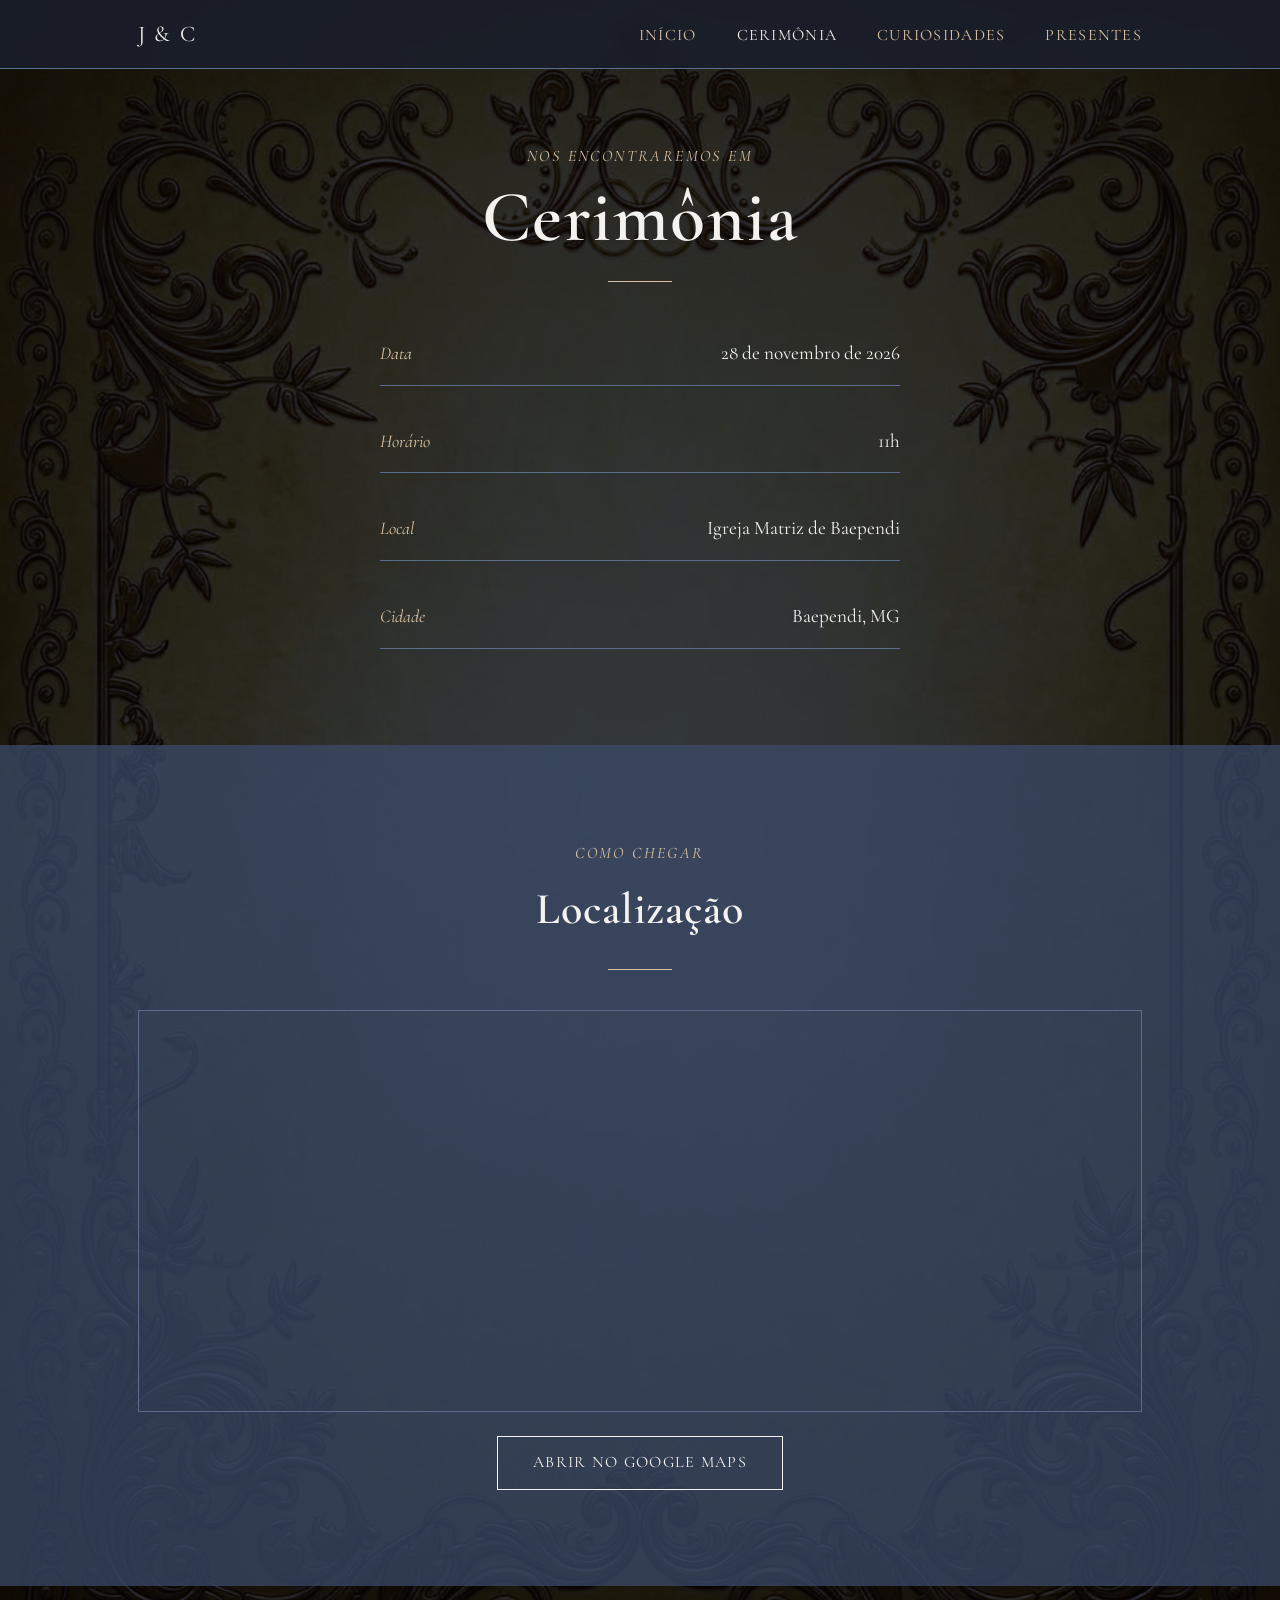
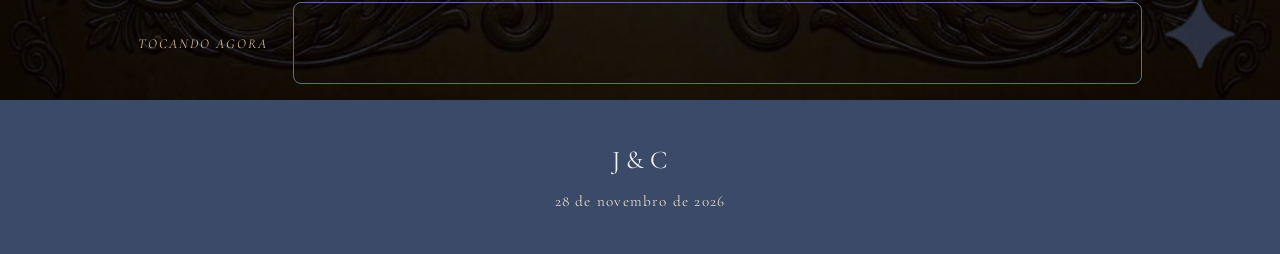
==== cerimonia.html @ 1ff107da "Add curiosidades, playlist e cerimonia" ====
<!doctype html>
<html lang="pt-BR">
<head>
  <meta charset="UTF-8" />
  <meta name="viewport" content="width=device-width, initial-scale=1.0" />
  <title>Cerimônia | Júlia &amp; Cícero</title>
  <meta name="description" content="Informações da cerimônia do casamento de Júlia e Cícero: data, horário, local e como chegar à Igreja Matriz de Baependi." />

  <meta property="og:type" content="website" />
  <meta property="og:title" content="Cerimônia | Júlia & Cícero" />
  <meta property="og:description" content="Data, horário, local e como chegar à cerimônia de Júlia e Cícero." />
  <meta property="og:image" content="assets/images/couple/og-cover.jpg" />

  <link rel="icon" type="image/svg+xml" href="assets/icons/favicon.svg" />
  <link rel="stylesheet" href="assets/css/styles.css" />
  <link rel="preconnect" href="https://fonts.googleapis.com" />
  <link rel="preconnect" href="https://fonts.gstatic.com" crossorigin />
  <link href="https://fonts.googleapis.com/css2?family=Cormorant+Garamond:ital,wght@0,400;0,600;1,500&family=Cinzel:wght@500;600&display=swap" rel="stylesheet" />
</head>
<body>
  <header class="site-header">
    <div class="container site-header__inner">
      <a href="index.html" class="site-header__monogram">J &amp; C</a>
      <button class="nav-toggle" id="navToggle" aria-expanded="false" aria-controls="siteNav">
        <span class="nav-toggle__bar"></span>
        <span class="visually-hidden">Abrir menu</span>
      </button>
      <nav class="site-nav" id="siteNav">
        <ul class="site-nav__list">
          <li><a class="site-nav__link" href="index.html">Início</a></li>
          <li><a class="site-nav__link" href="cerimonia.html" aria-current="page">Cerimônia</a></li>
          <li><a class="site-nav__link" href="curiosidades.html">Curiosidades</a></li>
          <li><a class="site-nav__link" href="presentes.html">Presentes</a></li>
        </ul>
      </nav>
    </div>
  </header>

  <main>
    <!-- Cerimonia -->
    <section id="cerimonia" class="page-section--first">
      <div class="container">
        <span class="section-eyebrow">Nos encontraremos em</span>
        <h1 class="page-title">Cerimônia</h1>
        <hr class="divider" />
        <dl class="ceremony">
          <div class="ceremony__item">
            <dt class="ceremony__label">Data</dt>
            <dd class="ceremony__value">28 de novembro de 2026</dd>
          </div>
          <div class="ceremony__item">
            <dt class="ceremony__label">Horário</dt>
            <dd class="ceremony__value">11h</dd>
          </div>
          <div class="ceremony__item">
            <dt class="ceremony__label">Local</dt>
            <dd class="ceremony__value">Igreja Matriz de Baependi</dd>
          </div>
          <div class="ceremony__item">
            <dt class="ceremony__label">Cidade</dt>
            <dd class="ceremony__value">Baependi, MG</dd>
          </div>
        </dl>
      </div>
    </section>

    <!-- Localizacao -->
    <section class="section--alt" id="localizacao">
      <div class="container">
        <span class="section-eyebrow">Como chegar</span>
        <h2>Localização</h2>
        <hr class="divider" />
        <div class="map__frame">
          <iframe
            title="Localização da Igreja Matriz de Baependi"
            src="https://www.google.com/maps?q=Igreja+Matriz+de+Baependi,+Baependi,+MG&output=embed"
            loading="lazy"
            referrerpolicy="no-referrer-when-downgrade">
          </iframe>
        </div>
        <p class="map__actions">
          <a class="button button--ghost" href="https://www.google.com/maps/search/?api=1&query=Igreja+Matriz+de+Baependi,+Baependi,+MG" target="_blank" rel="noopener noreferrer">Abrir no Google Maps</a>
        </p>
      </div>
    </section>

    <!-- Trilha sonora (mini) -->
    <section class="playlist-mini" id="playlist-mini">
      <div class="container playlist-mini__inner">
        <span class="playlist-mini__label">Tocando agora</span>
        <div class="playlist-mini__frame">
          <iframe
            title="Playlist de Júlia e Cícero no Spotify"
            src="https://open.spotify.com/embed/playlist/3IgFuA7gMbmbnfP3sxpfJq?utm_source=generator&autoplay=1"
            width="100%"
            height="80"
            frameborder="0"
            allowfullscreen
            allow="autoplay; clipboard-write; encrypted-media; fullscreen; picture-in-picture"
            loading="lazy">
          </iframe>
        </div>
      </div>
    </section>
  </main>

  <footer class="site-footer">
    <p class="site-footer__monogram">J &amp; C</p>
    <p class="site-footer__date">28 de novembro de 2026</p>
  </footer>

  <script src="assets/js/main.js"></script>
</body>
</html>
---- assets/css/styles.css ----
/* =========================================================
   Site do Casamento — Júlia & Cícero
   Ordem: reset > variaveis > base > tipografia > layout >
   header > hero > secoes > galeria > cerimonia > mapa >
   presentes > footer > utilitarios > media queries
   ========================================================= */

/* ---------- Reset ---------- */
*,
*::before,
*::after {
  box-sizing: border-box;
  margin: 0;
  padding: 0;
}

html {
  scroll-behavior: smooth;
}

img,
picture {
  max-width: 100%;
  display: block;
}

a {
  color: inherit;
  text-decoration: none;
}

button {
  font: inherit;
  cursor: pointer;
  border: none;
  background: none;
  color: inherit;
}

ul {
  list-style: none;
}

/* ---------- Variaveis ---------- */
:root {
  /* Paleta oficial */
  --color-navy: #1a1f2b;
  --color-indigo: #3a4a68;
  --color-soft-blue: #5b6c8f;
  --color-beige: #e5ddcf;
  --color-champagne: #dbc3a5;
  --color-neutral: #e8ddcb;
  --color-ivory: #f4f2ee;

  --color-text: var(--color-ivory);
  --color-text-soft: var(--color-champagne);
  --color-background: var(--color-navy);
  --color-surface: var(--color-indigo);
  --color-border: var(--color-soft-blue);

  /* Tipografia */
  --font-heading: "Cormorant Garamond", "Georgia", serif;
  --font-body: "Cormorant Garamond", "Georgia", serif;

  /* Espacamento */
  --space-xs: 0.5rem;
  --space-sm: 1rem;
  --space-md: 1.5rem;
  --space-lg: 2.5rem;
  --space-xl: 4rem;
  --space-2xl: 6rem;

  /* Layout */
  --content-width: 1100px;
  --content-padding: clamp(1.25rem, 4vw, 3rem);
  --radius-soft: 2px;

  /* Animacao */
  --transition-fast: 200ms ease;
  --transition-base: 400ms ease;
}

/* ---------- Base ---------- */
body {
  background-color: var(--color-background);
  background-image: url("../images/decor/arabesco.png");
  background-repeat: no-repeat;
  background-position: center top;
  background-size: 100% auto;
  background-attachment: scroll;
  background-blend-mode: overlay;
  color: var(--color-text);
  font-family: var(--font-body);
  font-size: 1.125rem;
  line-height: 1.6;
  -webkit-font-smoothing: antialiased;
}

main {
  overflow-x: hidden;
}

a:focus-visible,
button:focus-visible {
  outline: 2px solid var(--color-indigo);
  outline-offset: 3px;
}

/* ---------- Tipografia ---------- */
h1,
h2,
h3 {
  font-family: var(--font-heading);
  font-weight: 600;
  color: var(--color-ivory);
  letter-spacing: 0.02em;
}

h1 {
  font-size: clamp(2.5rem, 6vw, 4.5rem);
  line-height: 1.1;
}

h2 {
  font-size: clamp(1.8rem, 4vw, 2.75rem);
  text-align: center;
}

h3 {
  font-size: clamp(1.3rem, 2.5vw, 1.6rem);
}

.section-eyebrow {
  display: block;
  text-align: center;
  font-family: var(--font-heading);
  font-style: italic;
  color: var(--color-champagne);
  font-size: 1rem;
  letter-spacing: 0.15em;
  text-transform: uppercase;
  margin-bottom: var(--space-xs);
}

.section-lede {
  max-width: 640px;
  margin: var(--space-sm) auto 0;
  text-align: center;
  color: var(--color-text-soft);
}

.divider {
  width: 64px;
  height: 1px;
  background-color: var(--color-champagne);
  margin: var(--space-md) auto;
  border: none;
}

.countdown {
  padding-block: var(--space-lg);
}

.countdown__inner {
  text-align: center;
}

.countdown__lede {
  font-family: var(--font-heading);
  font-style: italic;
  color: var(--color-champagne);
  font-size: clamp(1rem, 2vw, 1.2rem);
  letter-spacing: 0.15em;
  text-transform: uppercase;
  margin: 0 0 var(--space-xs);
}

.countdown__clock {
  display: flex;
  align-items: baseline;
  justify-content: center;
  gap: var(--space-xs);
  flex-wrap: wrap;
}

.countdown__unit {
  display: flex;
  flex-direction: column;
  align-items: center;
  min-width: 3.5rem;
}

.countdown__value {
  font-family: var(--font-heading);
  font-weight: 600;
  font-variant-numeric: tabular-nums;
  font-size: clamp(1.6rem, 4vw, 2.4rem);
  color: var(--color-ivory);
  line-height: 1;
}

.countdown__label {
  margin-top: 0.25rem;
  font-size: 0.75rem;
  letter-spacing: 0.12em;
  text-transform: uppercase;
  color: var(--color-text-soft);
}

.countdown__sep {
  font-family: var(--font-heading);
  color: var(--color-champagne);
  font-size: clamp(1.4rem, 3vw, 2rem);
  align-self: flex-start;
  margin-top: 0.1em;
}

.countdown__text {
  text-align: center;
  font-family: var(--font-heading);
  font-style: italic;
  color: var(--color-champagne);
  font-size: clamp(1.1rem, 2.2vw, 1.4rem);
  letter-spacing: 0.02em;
  margin: 0;
}

/* ---------- Layout ---------- */
.container {
  max-width: var(--content-width);
  margin-inline: auto;
  padding-inline: var(--content-padding);
}

section {
  padding-block: var(--space-2xl);
}

.section--alt {
  background-color: rgba(58, 74, 104, 0.75);
}

.page-section--first {
  padding-top: calc(var(--space-2xl) + 3rem);
}

.page-title {
  text-align: center;
}

/* ---------- Header ---------- */
.site-header {
  position: fixed;
  inset-block-start: 0;
  inset-inline: 0;
  z-index: 100;
  background-color: rgba(26, 31, 43, 0.9);
  backdrop-filter: blur(6px);
  border-bottom: 1px solid var(--color-border);
}

.site-header__inner {
  display: flex;
  align-items: center;
  justify-content: space-between;
  padding-block: var(--space-sm);
}

.site-header__monogram {
  font-family: var(--font-heading);
  font-size: 1.4rem;
  color: var(--color-ivory);
  letter-spacing: 0.1em;
}

.site-nav__list {
  display: flex;
  gap: var(--space-lg);
}

.site-nav__link {
  font-size: 1rem;
  letter-spacing: 0.08em;
  text-transform: uppercase;
  color: var(--color-text-soft);
  transition: color var(--transition-fast);
}

.site-nav__link:hover,
.site-nav__link[aria-current="page"] {
  color: var(--color-ivory);
}

.nav-toggle {
  display: none;
  width: 32px;
  height: 24px;
  position: relative;
}

.nav-toggle__bar,
.nav-toggle__bar::before,
.nav-toggle__bar::after {
  content: "";
  position: absolute;
  inset-inline: 0;
  height: 1px;
  background-color: var(--color-ivory);
  transition: transform var(--transition-fast);
}

.nav-toggle__bar {
  top: 50%;
}

.nav-toggle__bar::before {
  top: -9px;
}

.nav-toggle__bar::after {
  top: 9px;
}

/* ---------- Hero ---------- */
.hero {
  position: relative;
  min-height: 92vh;
  display: flex;
  align-items: flex-end;
  color: var(--color-ivory);
  padding-block-end: var(--space-2xl);
}

.hero__image {
  position: absolute;
  inset: 0;
  width: 100%;
  height: 100%;
  object-fit: cover;
  z-index: -2;
}

.hero__overlay {
  position: absolute;
  inset: 0;
  background: linear-gradient(
    180deg,
    rgba(26, 31, 43, 0.15) 0%,
    rgba(26, 31, 43, 0.65) 100%
  );
  z-index: -1;
}

.hero__content {
  text-align: center;
  width: 100%;
}

.hero__eyebrow {
  font-family: var(--font-heading);
  font-style: italic;
  letter-spacing: 0.2em;
  text-transform: uppercase;
  font-size: 1rem;
  color: var(--color-neutral);
}

.hero__title {
  color: var(--color-ivory);
  margin-block: var(--space-sm);
}

.hero__date {
  font-size: 1.3rem;
  letter-spacing: 0.1em;
}

.hero__cta {
  display: inline-block;
  margin-top: var(--space-lg);
  padding: 0.85em 2.2em;
  border: 1px solid var(--color-ivory);
  color: var(--color-ivory);
  font-size: 1rem;
  letter-spacing: 0.1em;
  text-transform: uppercase;
  transition: background-color var(--transition-fast), color var(--transition-fast);
}

.hero__cta:hover {
  background-color: var(--color-ivory);
  color: var(--color-navy);
}

/* ---------- Apresentacao ---------- */
.intro__text {
  max-width: 680px;
  margin-inline: auto;
  text-align: center;
  font-size: 1.25rem;
  color: var(--color-text-soft);
}

/* ---------- Galeria (carrossel) ---------- */
.carousel {
  --carousel-visible: 3;
  display: flex;
  align-items: center;
  gap: var(--space-sm);
  margin-top: var(--space-lg);
}

.carousel__viewport {
  flex: 1;
  overflow: hidden;
}

.carousel__track {
  display: flex;
  gap: var(--space-sm);
  transition: transform var(--transition-base);
}

.carousel__slide {
  flex: 0 0 calc((100% - (var(--carousel-visible) - 1) * var(--space-sm)) / var(--carousel-visible));
  aspect-ratio: 3 / 4;
  overflow: hidden;
}

.carousel__slide img {
  width: 100%;
  height: 100%;
  object-fit: cover;
  transition: transform var(--transition-base);
}

.carousel__slide:hover img {
  transform: scale(1.04);
}

.carousel__arrow {
  flex: 0 0 auto;
  display: flex;
  align-items: center;
  justify-content: center;
  width: 44px;
  height: 44px;
  border-radius: 50%;
  background-color: var(--color-surface);
  color: var(--color-ivory);
  transition: background-color var(--transition-fast), opacity var(--transition-fast);
}

.carousel__arrow:hover {
  background-color: var(--color-champagne);
  color: var(--color-navy);
}

.carousel__arrow:disabled {
  opacity: 0.35;
  cursor: default;
  background-color: var(--color-surface);
  color: var(--color-ivory);
}

.carousel__dots {
  display: flex;
  justify-content: center;
  gap: var(--space-xs);
  margin-top: var(--space-md);
}

.carousel__dot {
  width: 9px;
  height: 9px;
  border-radius: 50%;
  background-color: var(--color-border);
  transition: background-color var(--transition-fast), transform var(--transition-fast);
}

.carousel__dot:hover {
  background-color: var(--color-champagne);
}

.carousel__dot[aria-selected="true"] {
  background-color: var(--color-champagne);
  transform: scale(1.2);
}

/* ---------- Cerimonia ---------- */
.ceremony {
  display: grid;
  gap: var(--space-md);
  max-width: 520px;
  margin: var(--space-lg) auto 0;
}

.ceremony__item {
  display: flex;
  justify-content: space-between;
  align-items: baseline;
  gap: var(--space-md);
  padding-block: var(--space-sm);
  border-bottom: 1px solid var(--color-border);
}

.ceremony__label {
  font-family: var(--font-heading);
  font-style: italic;
  color: var(--color-champagne);
}

.ceremony__value {
  font-size: 1.2rem;
  text-align: right;
}

/* ---------- Mapa ---------- */
.map__frame {
  margin-top: var(--space-lg);
  border: 1px solid var(--color-border);
}

.map__frame iframe {
  width: 100%;
  height: 400px;
  border: 0;
  display: block;
}

.map__actions {
  text-align: center;
  margin-top: var(--space-md);
}

.button {
  display: inline-block;
  padding: 0.85em 2.2em;
  background-color: var(--color-indigo);
  color: var(--color-ivory);
  font-size: 1rem;
  letter-spacing: 0.08em;
  text-transform: uppercase;
  transition: background-color var(--transition-fast);
}

.button:hover {
  background-color: var(--color-soft-blue);
}

.button--ghost {
  background-color: transparent;
  color: var(--color-ivory);
  border: 1px solid var(--color-ivory);
}

.button--ghost:hover {
  background-color: var(--color-ivory);
  color: var(--color-navy);
}

/* ---------- Trilha sonora ---------- */
.playlist__frame {
  margin-top: var(--space-lg);
  border: 1px solid var(--color-border);
  border-radius: 12px;
  overflow: hidden;
  line-height: 0;
}

.playlist__actions {
  text-align: center;
  margin-top: var(--space-md);
}

.playlist-mini {
  padding-block: var(--space-sm);
}

.playlist-mini__inner {
  display: flex;
  align-items: center;
  gap: var(--space-md);
}

.playlist-mini__label {
  flex: 0 0 auto;
  font-family: var(--font-heading);
  font-style: italic;
  color: var(--color-champagne);
  font-size: 0.85rem;
  letter-spacing: 0.15em;
  text-transform: uppercase;
  white-space: nowrap;
}

.playlist-mini__frame {
  flex: 1 1 auto;
  border: 1px solid var(--color-border);
  border-radius: 8px;
  overflow: hidden;
  line-height: 0;
}

/* ---------- Quiz ---------- */
.quiz {
  max-width: 640px;
  margin: var(--space-lg) auto 0;
}

.quiz__progress {
  display: flex;
  justify-content: center;
  gap: var(--space-xs);
  margin-bottom: var(--space-lg);
}

.quiz__progress .quiz__dot {
  width: 8px;
  height: 8px;
  border-radius: 50%;
  background-color: var(--color-border);
  transition: background-color var(--transition-fast);
}

.quiz__progress .quiz__dot[data-state="active"] {
  background-color: var(--color-champagne);
}

.quiz__progress .quiz__dot[data-state="done"] {
  background-color: var(--color-soft-blue);
}

.quiz__question {
  transition: opacity var(--transition-base), transform var(--transition-base);
}

.quiz__question[data-state="entering"] {
  opacity: 0;
  transform: translateY(12px);
}

.quiz__question-text {
  text-align: center;
  margin-bottom: var(--space-md);
}

.quiz__options {
  display: grid;
  gap: var(--space-sm);
}

.quiz__option {
  display: block;
  width: 100%;
  padding: var(--space-sm) var(--space-md);
  background-color: var(--color-surface);
  border: 1px solid var(--color-border);
  color: var(--color-ivory);
  font-family: var(--font-body);
  font-size: 1.05rem;
  text-align: center;
  transition: background-color var(--transition-fast), border-color var(--transition-fast), transform var(--transition-fast);
}

.quiz__option:hover {
  background-color: var(--color-soft-blue);
  border-color: var(--color-champagne);
}

.quiz__option:active {
  transform: scale(0.98);
}

.quiz__result {
  text-align: center;
  transition: opacity var(--transition-base), transform var(--transition-base);
}

.quiz__result[data-state="entering"] {
  opacity: 0;
  transform: translateY(12px);
}

.quiz__result-eyebrow {
  font-family: var(--font-heading);
  font-style: italic;
  color: var(--color-champagne);
  letter-spacing: 0.15em;
  text-transform: uppercase;
  font-size: 0.9rem;
  margin-bottom: var(--space-xs);
}

.quiz__result-title {
  margin-bottom: var(--space-sm);
}

.quiz__result-text {
  color: var(--color-text-soft);
  max-width: 480px;
  margin: 0 auto var(--space-lg);
}

/* ---------- Album colaborativo ---------- */
.album__actions {
  text-align: center;
  margin-top: var(--space-lg);
}

.album__note {
  text-align: center;
  margin-top: var(--space-xs);
  font-size: 0.85rem;
  color: var(--color-text-soft);
  font-style: italic;
}

/* ---------- Presentes ---------- */
.gifts-grid {
  display: grid;
  grid-template-columns: repeat(auto-fill, minmax(240px, 1fr));
  gap: var(--space-md);
  margin-top: var(--space-lg);
}

.gift-card {
  background-color: var(--color-ivory);
  border: 1px solid var(--color-border);
  display: flex;
  flex-direction: column;
  overflow: hidden;
}

.gift-card__image {
  aspect-ratio: 1 / 1;
  overflow: hidden;
  background-color: var(--color-surface);
}

.gift-card__image img {
  width: 100%;
  height: 100%;
  object-fit: cover;
}

.gift-card__body {
  padding: var(--space-sm);
  display: flex;
  flex-direction: column;
  gap: var(--space-xs);
  flex-grow: 1;
}

.gift-card__name {
  font-family: var(--font-heading);
  font-size: 1.25rem;
  color: var(--color-navy);
}

.gift-card__description {
  font-size: 0.95rem;
  color: var(--color-text-soft);
  flex-grow: 1;
}

.gift-card__price {
  font-size: 1.1rem;
  font-weight: 600;
  color: var(--color-indigo);
}

.gift-card__button {
  margin-top: var(--space-xs);
  width: 100%;
  text-align: center;
}

/* ---------- Modal QR Code ---------- */
.qr-modal {
  position: fixed;
  inset: 0;
  z-index: 200;
  display: none;
  align-items: center;
  justify-content: center;
  padding: var(--space-sm);
}

.qr-modal[data-open="true"] {
  display: flex;
}

.qr-modal__backdrop {
  position: absolute;
  inset: 0;
  background-color: rgba(26, 31, 43, 0.75);
}

.qr-modal__panel {
  position: relative;
  background-color: var(--color-ivory);
  padding: var(--space-lg);
  max-width: 360px;
  width: 100%;
  text-align: center;
}

.qr-modal__close {
  position: absolute;
  top: var(--space-xs);
  right: var(--space-sm);
  font-size: 1.5rem;
  color: var(--color-text-soft);
}

.qr-modal__name {
  margin-bottom: var(--space-xs);
}

.qr-modal__price {
  font-size: 1.4rem;
  color: var(--color-indigo);
  font-weight: 600;
  margin-bottom: var(--space-sm);
}

.qr-modal__image {
  width: 220px;
  height: 220px;
  margin-inline: auto;
  object-fit: contain;
  background-color: var(--color-surface);
}

.qr-modal__hint {
  margin-top: var(--space-sm);
  font-size: 0.9rem;
  color: var(--color-text-soft);
}

/* ---------- Footer ---------- */
.site-footer {
  background-color: var(--color-indigo);
  color: var(--color-neutral);
  text-align: center;
  padding-block: var(--space-lg);
}


.site-footer__monogram {
  font-family: var(--font-heading);
  font-size: 1.6rem;
  color: var(--color-ivory);
}

.site-footer__date {
  margin-top: var(--space-xs);
  font-size: 0.95rem;
  letter-spacing: 0.08em;
}

/* ---------- Utilitarios ---------- */
.visually-hidden {
  position: absolute;
  width: 1px;
  height: 1px;
  overflow: hidden;
  clip: rect(0 0 0 0);
  white-space: nowrap;
}

[data-reveal] {
  opacity: 0;
  transform: translateY(16px);
  transition: opacity var(--transition-base), transform var(--transition-base);
}

[data-reveal].is-visible {
  opacity: 1;
  transform: translateY(0);
}

@media (prefers-reduced-motion: reduce) {
  html {
    scroll-behavior: auto;
  }

  [data-reveal] {
    opacity: 1;
    transform: none;
    transition: none;
  }

  .carousel__slide:hover img {
    transform: none;
  }

  .carousel__track {
    transition: none;
  }

  .quiz__question,
  .quiz__result {
    transition: none;
  }
}

/* ---------- Media queries ---------- */
@media (max-width: 768px) {
  .site-nav {
    position: fixed;
    inset-block-start: 60px;
    inset-inline: 0;
    background-color: var(--color-navy);
    border-bottom: 1px solid var(--color-border);
    transform: translateY(-110%);
    transition: transform var(--transition-base);
  }

  .site-nav[data-open="true"] {
    transform: translateY(0);
  }

  .site-nav__list {
    flex-direction: column;
    align-items: center;
    gap: var(--space-md);
    padding-block: var(--space-lg);
  }

  .nav-toggle {
    display: block;
  }

  .carousel {
    --carousel-visible: 2;
  }

  .ceremony__item {
    flex-direction: column;
    gap: var(--space-xs);
  }

  .ceremony__value {
    text-align: left;
  }

  .playlist-mini__inner {
    flex-direction: column;
    align-items: stretch;
    gap: var(--space-xs);
  }

  .playlist-mini__label {
    text-align: center;
  }
}

@media (max-width: 480px) {
  .carousel {
    --carousel-visible: 1;
    gap: var(--space-xs);
  }

  .carousel__arrow {
    width: 36px;
    height: 36px;
  }
}
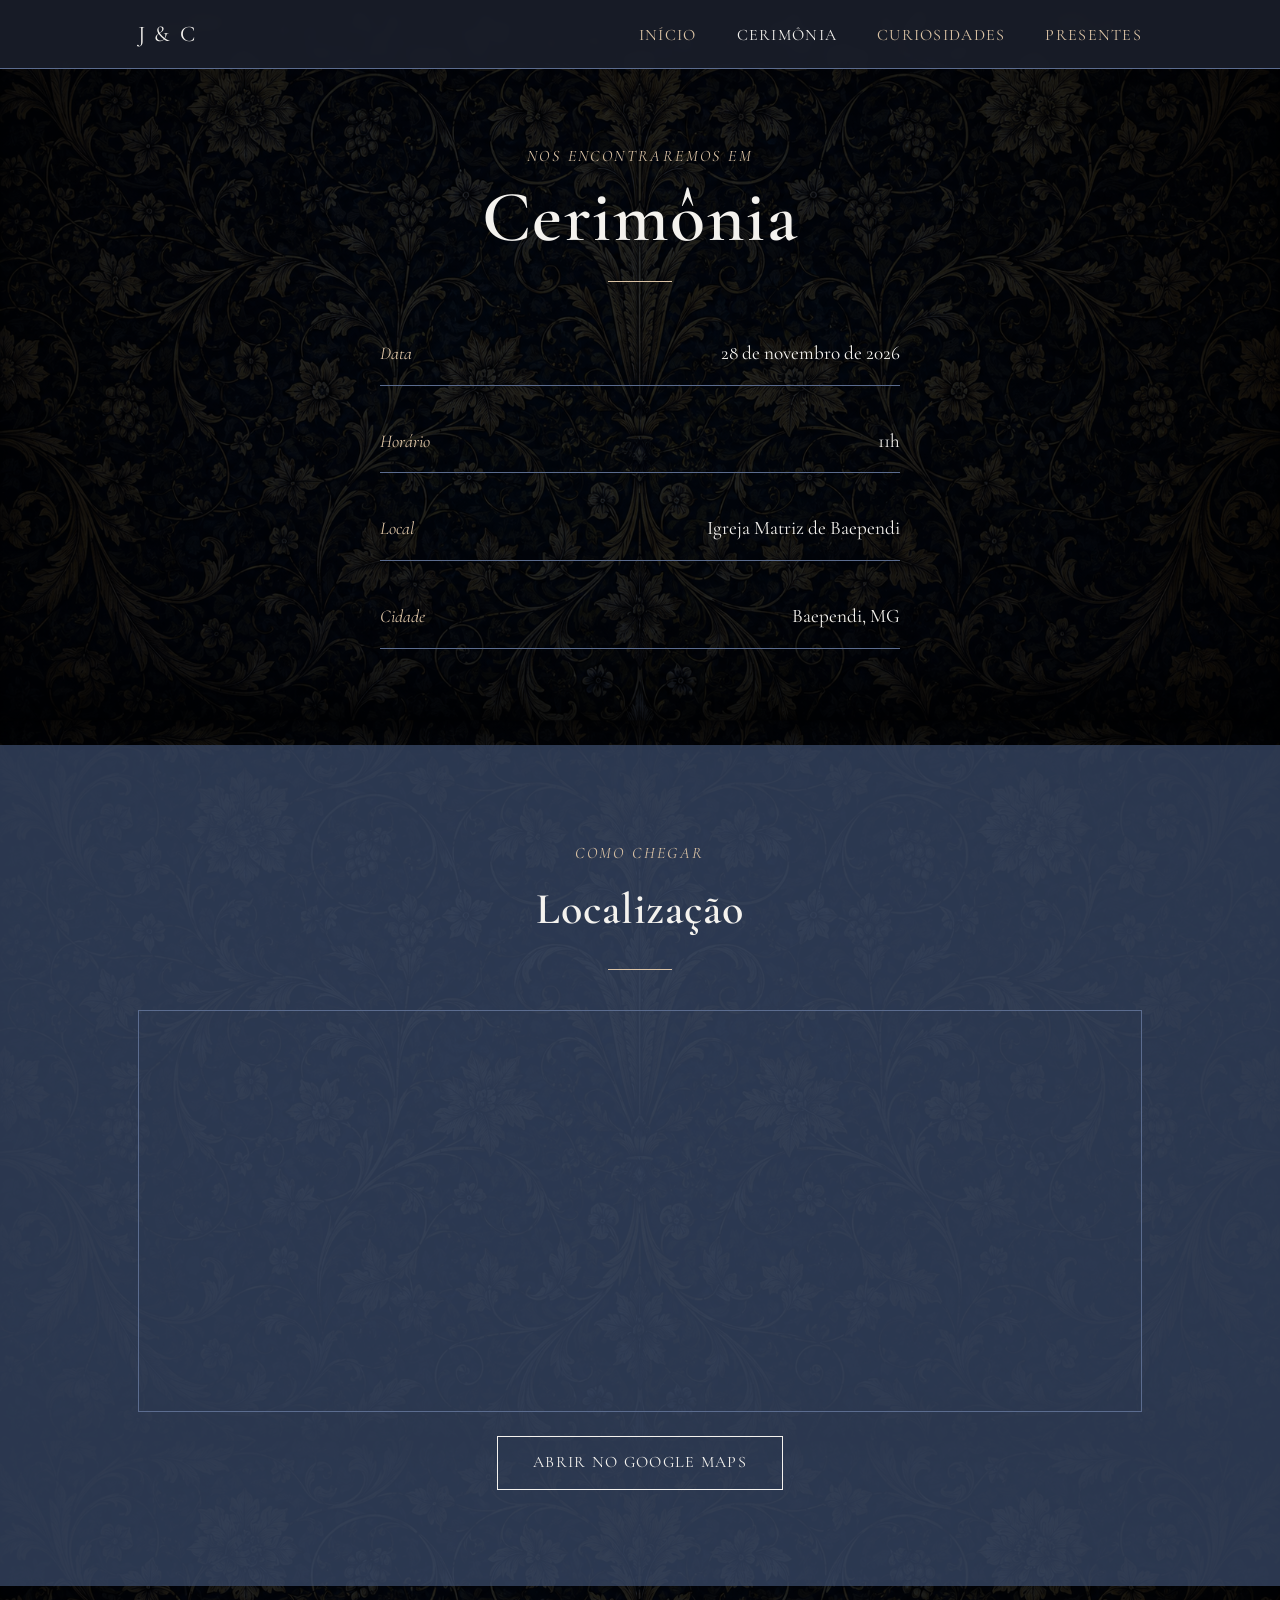
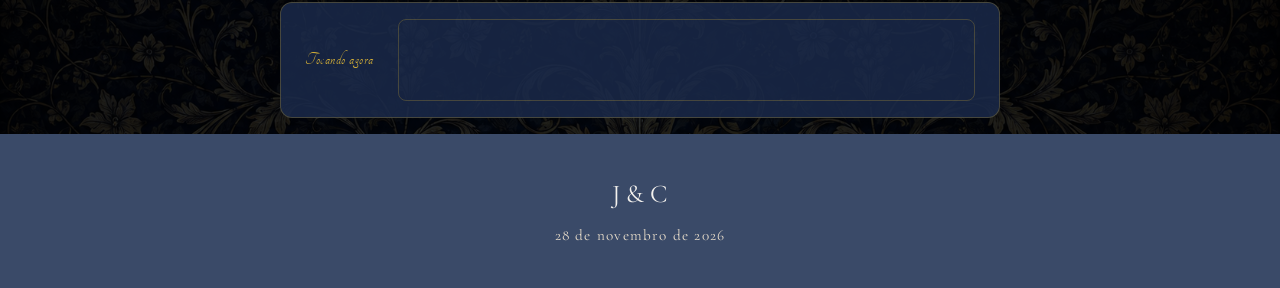
==== commit f08bba79: "Correção das fontes" ====
--- a/cerimonia.html
+++ b/cerimonia.html
@@ -15,7 +15,7 @@
   <link rel="stylesheet" href="assets/css/styles.css" />
   <link rel="preconnect" href="https://fonts.googleapis.com" />
   <link rel="preconnect" href="https://fonts.gstatic.com" crossorigin />
-  <link href="https://fonts.googleapis.com/css2?family=Cormorant+Garamond:ital,wght@0,400;0,600;1,500&family=Cinzel:wght@500;600&display=swap" rel="stylesheet" />
+  <link href="https://fonts.googleapis.com/css2?family=Cormorant+Garamond:ital,wght@0,400;0,600;1,500&family=Cinzel:wght@500;600&family=EB+Garamond:ital,wght@0,400;0,600;1,400&family=Tangerine:wght@400;700&display=swap" rel="stylesheet" />
 </head>
 <body>
   <header class="site-header">
--- a/assets/css/styles.css
+++ b/assets/css/styles.css
@@ -4,6 +4,20 @@
    header > hero > secoes > galeria > cerimonia > mapa >
    presentes > footer > utilitarios > media queries
    ========================================================= */
+
+/* ---------- Fontes locais ----------
+   "Aphrodite Slim" e uma fonte paga, sem distribuicao gratuita via
+   Google Fonts. Assim que o arquivo licenciado for adicionado em
+   assets/fonts/, esta declaracao passa a valer automaticamente
+   (ver --font-script em :root); ate la, a pilha usa "Tangerine"
+   como substituta caligrafica. */
+@font-face {
+  font-family: "Aphrodite Slim";
+  src: url("../fonts/aphrodite-slim.woff2") format("woff2");
+  font-weight: 400;
+  font-style: normal;
+  font-display: swap;
+}
 
 /* ---------- Reset ---------- */
 *,
@@ -62,6 +76,13 @@
   --font-heading: "Cormorant Garamond", "Georgia", serif;
   --font-body: "Cormorant Garamond", "Georgia", serif;
 
+  /* Cartao de destaque (historia / playlist) */
+  --color-card-navy: #1b2a4a;
+  --color-gold: #d4af37;
+  --color-offwhite: #fdfbf7;
+  --font-script: "Aphrodite Slim", "Tangerine", cursive;
+  --font-serif-clean: "EB Garamond", "Lora", serif;
+
   /* Espacamento */
   --space-xs: 0.5rem;
   --space-sm: 1rem;
@@ -84,7 +105,7 @@
 body {
   background-color: var(--color-background);
   background-image: url("../images/decor/arabesco.png");
-  background-repeat: no-repeat;
+  background-repeat: repeat-y;
   background-position: center top;
   background-size: 100% auto;
   background-attachment: scroll;
@@ -401,6 +422,58 @@
   color: var(--color-text-soft);
 }
 
+/* ---------- Cartao de destaque (historia / playlist) ---------- */
+.story-card {
+  max-width: 720px;
+  margin: var(--space-lg) auto 0;
+  padding: var(--space-lg) var(--content-padding);
+  background-color: rgb(27 42 74 / 85%);
+  border: 1px solid rgb(212 175 55 / 25%);
+  border-radius: 12px;
+}
+
+.story-card__title {
+  font-family: var(--font-script);
+  color: var(--color-gold);
+  font-weight: 400;
+  font-size: clamp(2.4rem, 5vw, 3.4rem);
+  text-align: center;
+  letter-spacing: 0.01em;
+}
+
+.story-card__text {
+  font-family: var(--font-serif-clean);
+  color: var(--color-offwhite);
+  text-align: center;
+  max-width: 640px;
+  margin: var(--space-sm) auto 0;
+}
+
+.story-card .divider {
+  background-color: var(--color-gold);
+}
+
+.story-card .section-eyebrow {
+  color: var(--color-gold);
+}
+
+.story-card__cta {
+  display: inline-block;
+  margin-top: var(--space-md);
+  padding: 0.85em 2.2em;
+  border: 1px solid var(--color-gold);
+  color: var(--color-gold);
+  font-family: var(--font-script);
+  font-size: 1.15rem;
+  letter-spacing: 0.03em;
+  transition: background-color var(--transition-fast), color var(--transition-fast);
+}
+
+.story-card__cta:hover {
+  background-color: var(--color-gold);
+  color: var(--color-card-navy);
+}
+
 /* ---------- Galeria (carrossel) ---------- */
 .carousel {
   --carousel-visible: 3;
@@ -562,7 +635,7 @@
 /* ---------- Trilha sonora ---------- */
 .playlist__frame {
   margin-top: var(--space-lg);
-  border: 1px solid var(--color-border);
+  border: 1px solid rgb(212 175 55 / 35%);
   border-radius: 12px;
   overflow: hidden;
   line-height: 0;
@@ -581,22 +654,25 @@
   display: flex;
   align-items: center;
   gap: var(--space-md);
+  max-width: 720px;
+  padding: var(--space-sm) var(--space-md);
+  background-color: rgb(27 42 74 / 85%);
+  border: 1px solid rgb(212 175 55 / 25%);
+  border-radius: 12px;
 }
 
 .playlist-mini__label {
   flex: 0 0 auto;
-  font-family: var(--font-heading);
-  font-style: italic;
-  color: var(--color-champagne);
-  font-size: 0.85rem;
-  letter-spacing: 0.15em;
-  text-transform: uppercase;
+  font-family: var(--font-script);
+  color: var(--color-gold);
+  font-size: 1.1rem;
+  letter-spacing: 0.03em;
   white-space: nowrap;
 }
 
 .playlist-mini__frame {
   flex: 1 1 auto;
-  border: 1px solid var(--color-border);
+  border: 1px solid rgb(212 175 55 / 25%);
   border-radius: 8px;
   overflow: hidden;
   line-height: 0;
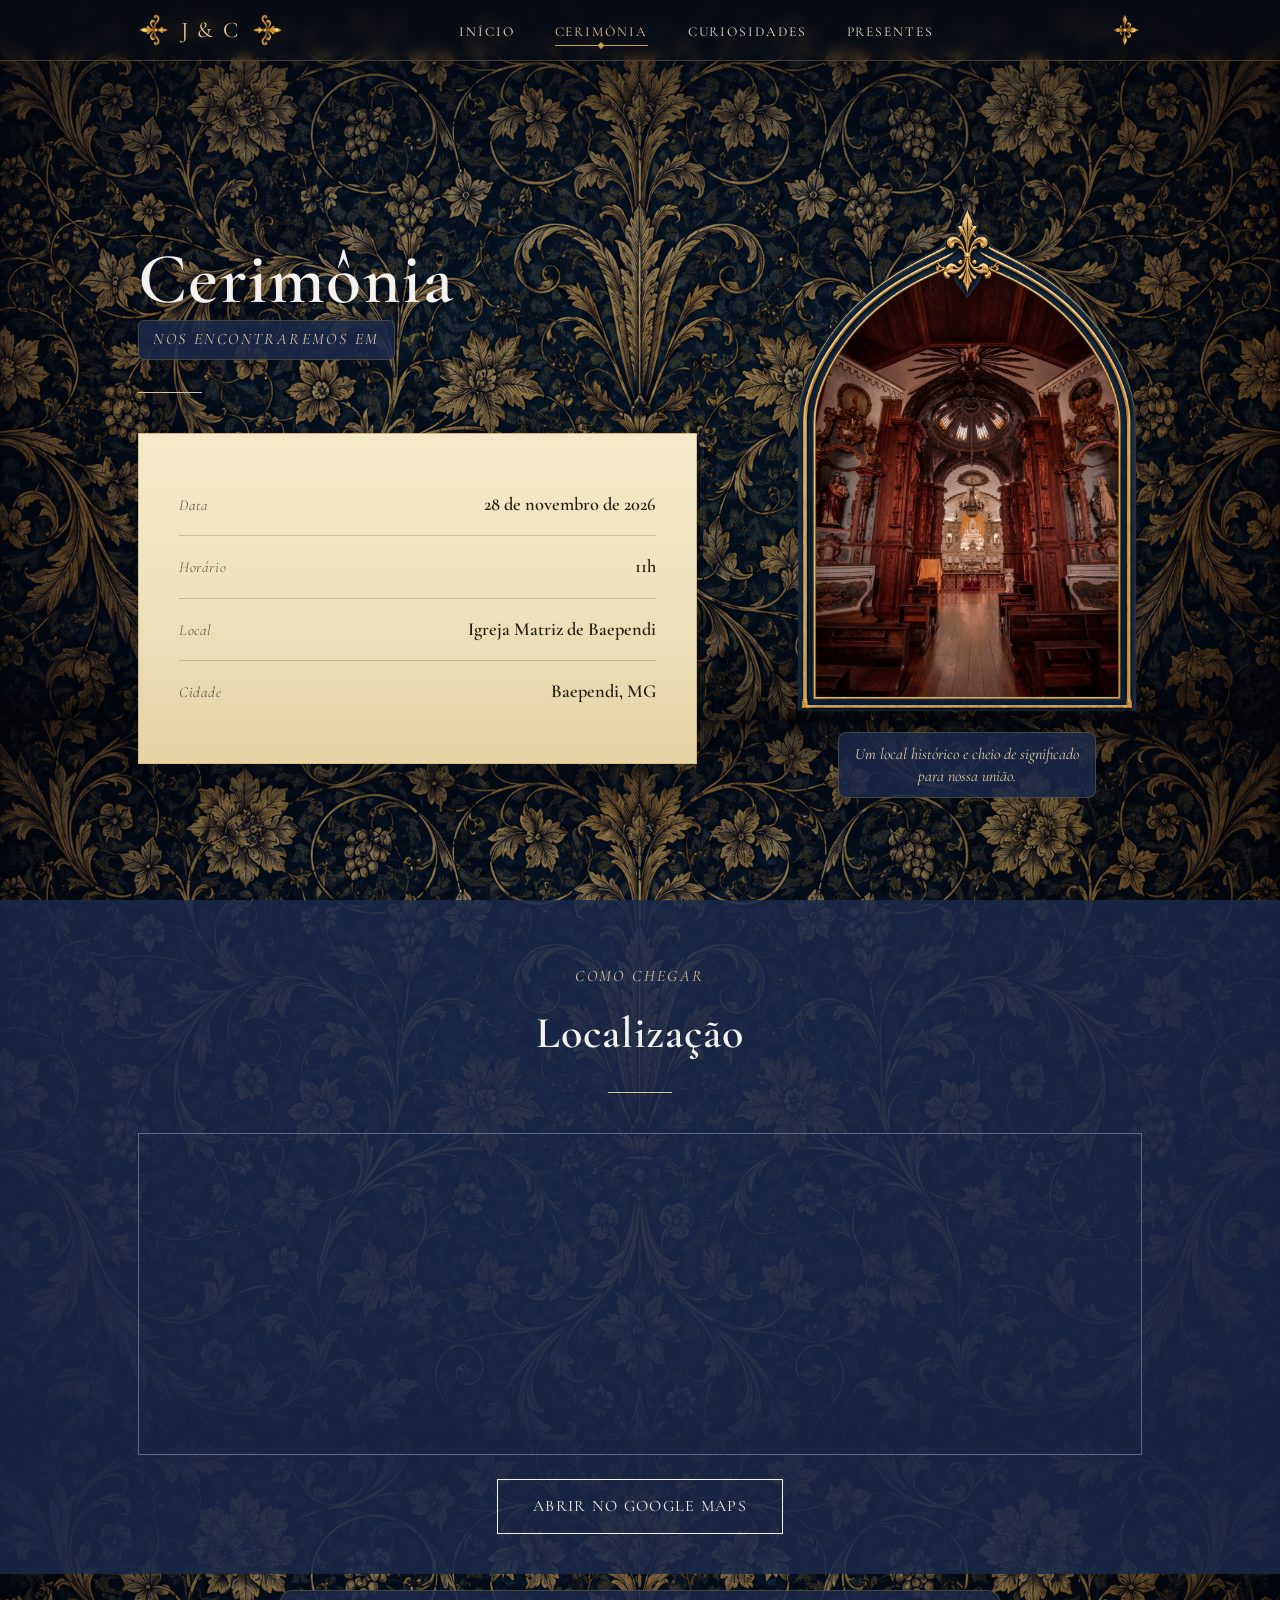
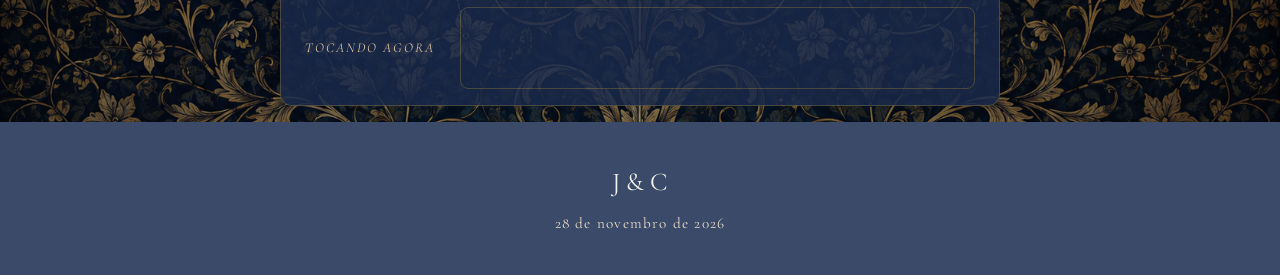
==== commit 0fb652fd: "Correções na página de cerimônia" ====
--- a/cerimonia.html
+++ b/cerimonia.html
@@ -20,7 +20,11 @@
 <body>
   <header class="site-header">
     <div class="container site-header__inner">
-      <a href="index.html" class="site-header__monogram">J &amp; C</a>
+      <a href="index.html" class="site-header__brand">
+        <img src="assets/images/decorative/arabesco_esquerda.png" alt="" class="site-header__ornament" aria-hidden="true" width="24" height="24" />
+        <span class="site-header__monogram">J &amp; C</span>
+        <img src="assets/images/decorative/arabesco_direita.png" alt="" class="site-header__ornament" aria-hidden="true" width="24" height="24" />
+      </a>
       <button class="nav-toggle" id="navToggle" aria-expanded="false" aria-controls="siteNav">
         <span class="nav-toggle__bar"></span>
         <span class="visually-hidden">Abrir menu</span>
@@ -33,39 +37,48 @@
           <li><a class="site-nav__link" href="presentes.html">Presentes</a></li>
         </ul>
       </nav>
+      <img src="assets/images/decorative/arabesco_completo.png" alt="" class="site-header__side-ornament" aria-hidden="true" width="24" height="24" />
     </div>
   </header>
 
   <main>
     <!-- Cerimonia -->
-    <section id="cerimonia" class="page-section--first">
-      <div class="container">
-        <span class="section-eyebrow">Nos encontraremos em</span>
-        <h1 class="page-title">Cerimônia</h1>
-        <hr class="divider" />
-        <dl class="ceremony">
-          <div class="ceremony__item">
-            <dt class="ceremony__label">Data</dt>
-            <dd class="ceremony__value">28 de novembro de 2026</dd>
+    <section id="cerimonia" class="ceremony-hero">
+      <div class="container ceremony-hero__grid">
+        <div class="ceremony-hero__info">
+          <h1 class="page-title">Cerimônia</h1>
+          <span class="section-eyebrow">Nos encontraremos em</span>
+          <hr class="divider" />
+          <dl class="ceremony">
+            <div class="ceremony__item">
+              <dt class="ceremony__label">Data</dt>
+              <dd class="ceremony__value">28 de novembro de 2026</dd>
+            </div>
+            <div class="ceremony__item">
+              <dt class="ceremony__label">Horário</dt>
+              <dd class="ceremony__value">11h</dd>
+            </div>
+            <div class="ceremony__item">
+              <dt class="ceremony__label">Local</dt>
+              <dd class="ceremony__value">Igreja Matriz de Baependi</dd>
+            </div>
+            <div class="ceremony__item">
+              <dt class="ceremony__label">Cidade</dt>
+              <dd class="ceremony__value">Baependi, MG</dd>
+            </div>
+          </dl>
+        </div>
+        <div class="ceremony-hero__visual">
+          <div class="ceremony-hero__church-frame">
+            <img src="assets/images/church/igreja.png" alt="Interior da Igreja Matriz de Baependi" loading="eager" width="640" height="820" />
           </div>
-          <div class="ceremony__item">
-            <dt class="ceremony__label">Horário</dt>
-            <dd class="ceremony__value">11h</dd>
-          </div>
-          <div class="ceremony__item">
-            <dt class="ceremony__label">Local</dt>
-            <dd class="ceremony__value">Igreja Matriz de Baependi</dd>
-          </div>
-          <div class="ceremony__item">
-            <dt class="ceremony__label">Cidade</dt>
-            <dd class="ceremony__value">Baependi, MG</dd>
-          </div>
-        </dl>
+          <p class="ceremony-hero__church-caption">Um local histórico e cheio de significado<br />para nossa união.</p>
+        </div>
       </div>
     </section>
 
     <!-- Localizacao -->
-    <section class="section--alt" id="localizacao">
+    <section class="section--alt location-section" id="localizacao">
       <div class="container">
         <span class="section-eyebrow">Como chegar</span>
         <h2>Localização</h2>
@@ -85,7 +98,7 @@
     </section>
 
     <!-- Trilha sonora (mini) -->
-    <section class="playlist-mini" id="playlist-mini">
+    <section class="playlist-mini location-section__playlist" id="playlist-mini">
       <div class="container playlist-mini__inner">
         <span class="playlist-mini__label">Tocando agora</span>
         <div class="playlist-mini__frame">
--- a/assets/css/styles.css
+++ b/assets/css/styles.css
@@ -78,10 +78,25 @@
 
   /* Cartao de destaque (historia / playlist) */
   --color-card-navy: #1b2a4a;
-  --color-gold: #d4af37;
+  --color-gold: #c6a15c;
+  --color-gold-muted: #a98a5a;
+  --color-gold-bright: #e8caa0;
   --color-offwhite: #fdfbf7;
   --font-script: "Aphrodite Slim", "Tangerine", cursive;
   --font-serif-clean: "EB Garamond", "Lora", serif;
+
+  /* Sistema navy/dourado (revisao visual) */
+  --navy-deep: #080d17;
+  --navy-surface: #101a2c;
+  --navy-overlay-strong: rgba(7, 11, 20, 0.82);
+  --navy-overlay-soft: rgba(7, 11, 20, 0.4);
+  --text-warm: #f0e6d2;
+  --border-gold: rgba(198, 161, 92, 0.35);
+
+  /* Cartao de informacoes estilo pergaminho (cerimonia) */
+  --color-parchment: #eee0bb;
+  --color-parchment-deep: #e6d3a3;
+  --color-ink: #241c10;
 
   /* Espacamento */
   --space-xs: 0.5rem;
@@ -103,13 +118,14 @@
 
 /* ---------- Base ---------- */
 body {
-  background-color: var(--color-background);
-  background-image: url("../images/decor/arabesco.png");
-  background-repeat: repeat-y;
-  background-position: center top;
-  background-size: 100% auto;
+  background-color: var(--navy-deep);
+  background-image:
+    linear-gradient(180deg, rgba(6, 10, 18, 0.45) 0%, rgba(10, 16, 28, 0.12) 12%, rgba(10, 16, 28, 0.12) 88%, rgba(6, 10, 18, 0.55) 100%),
+    url("../images/decor/arabesco.png");
+  background-repeat: no-repeat, repeat-y;
+  background-position: center top, center top;
+  background-size: 100% 100%, 100% auto;
   background-attachment: scroll;
-  background-blend-mode: overlay;
   color: var(--color-text);
   font-family: var(--font-body);
   font-size: 1.125rem;
@@ -258,7 +274,7 @@
 }
 
 .section--alt {
-  background-color: rgba(58, 74, 104, 0.75);
+  background-color: rgb(27 42 74 / 85%);
 }
 
 .page-section--first {
@@ -275,23 +291,53 @@
   inset-block-start: 0;
   inset-inline: 0;
   z-index: 100;
-  background-color: rgba(26, 31, 43, 0.9);
-  backdrop-filter: blur(6px);
-  border-bottom: 1px solid var(--color-border);
+  background: linear-gradient(to bottom, rgba(7, 11, 20, 0.86) 0%, rgba(7, 11, 20, 0.6) 75%, rgba(7, 11, 20, 0) 100%);
+  backdrop-filter: blur(6px) saturate(120%);
+  -webkit-backdrop-filter: blur(6px) saturate(120%);
+  border-bottom: 1px solid var(--border-gold);
 }
 
 .site-header__inner {
-  display: flex;
-  align-items: center;
-  justify-content: space-between;
-  padding-block: var(--space-sm);
+  display: grid;
+  grid-template-columns: auto 1fr auto;
+  align-items: center;
+  gap: var(--space-md);
+  padding-block: 0.7rem;
+  min-height: 60px;
+}
+
+.site-header__brand {
+  display: inline-flex;
+  align-items: center;
+  gap: 0.6em;
+  justify-self: start;
+  flex-shrink: 0;
+}
+
+.site-header__ornament {
+  width: 2rem;
+  height: 2rem;
+  object-fit: contain;
+}
+
+.site-header__side-ornament {
+  justify-self: end;
+  width: 2rem;
+  height: 2rem;
+  object-fit: contain;
 }
 
 .site-header__monogram {
   font-family: var(--font-heading);
   font-size: 1.4rem;
-  color: var(--color-ivory);
+  color: var(--color-gold-bright);
   letter-spacing: 0.1em;
+  white-space: nowrap;
+  text-shadow: 0 0 14px rgba(198, 161, 92, 0.35);
+}
+
+.site-nav {
+  justify-self: center;
 }
 
 .site-nav__list {
@@ -300,16 +346,52 @@
 }
 
 .site-nav__link {
-  font-size: 1rem;
-  letter-spacing: 0.08em;
+  position: relative;
+  font-family: var(--font-heading);
+  font-size: 0.85rem;
+  letter-spacing: 0.14em;
   text-transform: uppercase;
-  color: var(--color-text-soft);
+  color: var(--text-warm);
+  padding-bottom: 0.5em;
   transition: color var(--transition-fast);
+}
+
+.site-nav__link::after {
+  content: "";
+  position: absolute;
+  left: 0;
+  right: 0;
+  bottom: 0;
+  height: 1px;
+  background-color: var(--color-gold);
+  transform: scaleX(0);
+  transition: transform var(--transition-base);
+}
+
+.site-nav__link::before {
+  content: "";
+  position: absolute;
+  left: 50%;
+  bottom: -2px;
+  width: 5px;
+  height: 5px;
+  background-color: var(--color-gold);
+  transform: translateX(-50%) rotate(45deg) scale(0);
+  transition: transform var(--transition-base);
 }
 
 .site-nav__link:hover,
 .site-nav__link[aria-current="page"] {
-  color: var(--color-ivory);
+  color: var(--color-gold-bright);
+}
+
+.site-nav__link:hover::after,
+.site-nav__link[aria-current="page"]::after {
+  transform: scaleX(1);
+}
+
+.site-nav__link[aria-current="page"]::before {
+  transform: translateX(-50%) rotate(45deg) scale(1);
 }
 
 .nav-toggle {
@@ -342,75 +424,285 @@
   top: 9px;
 }
 
-/* ---------- Hero ---------- */
-.hero {
+/* ---------- Hero (arco gotico) ---------- */
+.hero-arch {
   position: relative;
-  min-height: 92vh;
-  display: flex;
-  align-items: flex-end;
+  display: flex;
+  flex-direction: column;
+  min-height: 100svh;
+  overflow: hidden;
   color: var(--color-ivory);
-  padding-block-end: var(--space-2xl);
-}
-
-.hero__image {
+}
+
+.hero-arch__container {
+  flex: 1;
+  display: flex;
+  align-items: center;
+  justify-content: center;
+  padding-top: clamp(8px, 1.6vh, 22px);
+  text-align: center;
+}
+
+.hero-arch__frame {
+  position: relative;
+  width: clamp(340px, 40vw, 660px);
+  height: clamp(460px, 76svh, 780px);
+  margin-inline: auto;
+}
+
+.hero-arch__finial {
   position: absolute;
-  inset: 0;
+  top: -1.4rem;
+  left: 50%;
+  transform: translateX(-50%);
+  color: var(--color-gold);
+  font-size: 1.8rem;
+  z-index: 2;
+  text-shadow: 0 0 12px rgba(212, 175, 55, 0.6);
+}
+
+.hero-arch__photo {
+  position: relative;
   width: 100%;
   height: 100%;
-  object-fit: cover;
-  z-index: -2;
-}
-
-.hero__overlay {
+  overflow: hidden;
+  border-radius: 50% 50% 4px 4px / 28% 28% 2px 2px;
+  box-shadow: 0 30px 60px rgba(0, 0, 0, 0.55);
+}
+
+.hero-arch__photo img {
+  width: 100%;
+  height: 100%;
+  object-fit: contain;
+  object-position: center top;
+  filter: contrast(1.05) saturate(1.05);
+}
+
+.hero-arch__overlay {
   position: absolute;
-  inset: 0;
-  background: linear-gradient(
-    180deg,
-    rgba(26, 31, 43, 0.15) 0%,
-    rgba(26, 31, 43, 0.65) 100%
-  );
-  z-index: -1;
-}
-
-.hero__content {
-  text-align: center;
-  width: 100%;
-}
-
-.hero__eyebrow {
-  font-family: var(--font-heading);
-  font-style: italic;
+  inset-inline: 0;
+  bottom: 6%;
+  display: flex;
+  flex-direction: column;
+  align-items: center;
+  padding-inline: 1rem;
+}
+
+.hero-arch__names {
+  display: flex;
+  flex-direction: column;
+  align-items: center;
+  line-height: 0.85;
+}
+
+.hero-arch__title-line,
+.hero-arch__amp {
+  font-family: var(--font-script);
+  background: linear-gradient(180deg, #f9e8ab 0%, #d4af37 45%, #9c7a2e 100%);
+  -webkit-background-clip: text;
+  background-clip: text;
+  color: transparent;
+  filter: drop-shadow(0 2px 12px rgba(0, 0, 0, 0.6)) drop-shadow(0 0 22px rgba(232, 202, 160, 0.4));
+}
+
+.hero-arch__title-line {
+  font-size: clamp(3.2rem, 9vw, 5.6rem);
+}
+
+.hero-arch__title-line--groom {
+  font-size: clamp(3.9rem, 11vw, 7rem);
+  margin-top: -0.1em;
+}
+
+.hero-arch__amp {
+  font-size: clamp(2rem, 5vw, 3.1rem);
+  margin-block: 0.03em;
+}
+
+.hero-arch__meta {
+  margin-top: 1em;
+  display: flex;
+  flex-direction: column;
+  align-items: center;
+}
+
+.hero-arch__meta-divider {
+  width: 46px;
+  height: 1px;
+  background-color: var(--color-gold);
+  margin-bottom: 0.8em;
+}
+
+.hero-arch__date {
+  font-family: var(--font-heading);
+  font-size: clamp(0.75rem, 1.3vw, 0.95rem);
   letter-spacing: 0.2em;
   text-transform: uppercase;
-  font-size: 1rem;
-  color: var(--color-neutral);
-}
-
-.hero__title {
-  color: var(--color-ivory);
-  margin-block: var(--space-sm);
-}
-
-.hero__date {
-  font-size: 1.3rem;
-  letter-spacing: 0.1em;
-}
-
-.hero__cta {
-  display: inline-block;
-  margin-top: var(--space-lg);
-  padding: 0.85em 2.2em;
-  border: 1px solid var(--color-ivory);
-  color: var(--color-ivory);
-  font-size: 1rem;
+  color: var(--text-warm);
+}
+
+.hero-arch__place {
+  margin-top: 0.4em;
+  font-family: var(--font-heading);
+  font-size: clamp(0.62rem, 1vw, 0.75rem);
+  letter-spacing: 0.16em;
+  text-transform: uppercase;
+  color: var(--color-text-soft);
+}
+
+/* Rodape do hero: citacao / role para explorar / cronometro */
+.hero-arch__footer {
+  flex-shrink: 0;
+  position: relative;
+  border-top: 1px solid rgba(198, 161, 92, 0.4);
+  background: linear-gradient(180deg, rgba(7, 11, 20, 0.35) 0%, rgba(7, 11, 20, 0.6) 100%);
+  padding-block: 1rem;
+}
+
+.hero-arch__footer-inner {
+  display: grid;
+  grid-template-columns: 1fr auto 1fr;
+  align-items: center;
+  gap: var(--space-lg);
+}
+
+.hero-arch__quote {
+  position: relative;
+  font-family: var(--font-serif-clean);
+  font-style: italic;
+  color: var(--color-gold-bright);
+  padding-top: 0.85em;
+}
+
+.hero-arch__quote::before {
+  content: "";
+  position: absolute;
+  top: 0;
+  left: 0;
+  width: 40px;
+  height: 1px;
+  background-color: var(--color-gold);
+}
+
+.hero-arch__quote p {
+  font-size: 0.95rem;
+  line-height: 1.35;
+}
+
+.hero-arch__quote cite {
+  display: block;
+  margin-top: 0.4em;
+  font-size: 0.8rem;
+  font-style: normal;
   letter-spacing: 0.1em;
   text-transform: uppercase;
-  transition: background-color var(--transition-fast), color var(--transition-fast);
-}
-
-.hero__cta:hover {
-  background-color: var(--color-ivory);
-  color: var(--color-navy);
+  color: var(--color-text-soft);
+}
+
+.hero-arch__scroll {
+  display: flex;
+  flex-direction: column;
+  align-items: center;
+  gap: 0.4em;
+  justify-self: center;
+  text-align: center;
+}
+
+.hero-arch__scroll-icon {
+  width: 3.4rem;
+  height: 3.4rem;
+  margin-top: -3.1rem;
+  padding: 0.4rem;
+  border-radius: 50%;
+  background-color: var(--navy-surface);
+  border: 1px solid var(--color-gold);
+  box-shadow: 0 4px 14px rgba(0, 0, 0, 0.45);
+  object-fit: contain;
+  transition: transform var(--transition-fast), box-shadow var(--transition-fast);
+}
+
+.hero-arch__scroll:hover .hero-arch__scroll-icon {
+  transform: scale(1.08);
+  box-shadow: 0 4px 18px rgba(198, 161, 92, 0.35);
+}
+
+.hero-arch__scroll-text {
+  font-family: var(--font-heading);
+  font-size: 0.85rem;
+  letter-spacing: 0.16em;
+  text-transform: uppercase;
+  color: var(--color-text-soft);
+}
+
+.hero-arch__countdown {
+  position: relative;
+  justify-self: end;
+  text-align: right;
+  padding-top: 0.85em;
+}
+
+.hero-arch__countdown::before {
+  content: "";
+  position: absolute;
+  top: 0;
+  right: 0;
+  width: 40px;
+  height: 1px;
+  background-color: var(--color-gold);
+}
+
+.hero-arch__countdown-lede {
+  font-family: var(--font-heading);
+  font-style: italic;
+  font-size: 0.9rem;
+  letter-spacing: 0.2em;
+  text-transform: uppercase;
+  color: var(--color-text-soft);
+  margin-bottom: 0.35em;
+}
+
+.hero-arch__countdown-clock {
+  display: flex;
+  align-items: baseline;
+  justify-content: flex-end;
+  gap: 0.4em;
+}
+
+.hero-arch__countdown-unit {
+  display: flex;
+  flex-direction: column;
+  align-items: center;
+  min-width: 2.2rem;
+}
+
+.hero-arch__countdown-value {
+  font-family: var(--font-heading);
+  font-weight: 600;
+  font-variant-numeric: tabular-nums;
+  font-size: clamp(1.6rem, 3.6vw, 2.1rem);
+  color: var(--color-gold-bright);
+  line-height: 1;
+}
+
+.hero-arch__countdown-label {
+  margin-top: 0.2rem;
+  font-size: 0.72rem;
+  letter-spacing: 0.1em;
+  text-transform: uppercase;
+  color: var(--color-text-soft);
+}
+
+.hero-arch__countdown-sep {
+  color: var(--color-gold);
+  font-size: 1.2rem;
+  align-self: center;
+}
+
+.hero-arch__countdown-text {
+  font-family: var(--font-heading);
+  font-style: italic;
+  color: var(--color-champagne);
+  font-size: 0.95rem;
 }
 
 /* ---------- Apresentacao ---------- */
@@ -561,34 +853,116 @@
 }
 
 /* ---------- Cerimonia ---------- */
+.ceremony-hero {
+  position: relative;
+  display: flex;
+  align-items: center;
+  min-height: 100svh;
+  padding-block: calc(var(--space-2xl) + 3rem) var(--space-lg);
+}
+
+.ceremony-hero__grid {
+  display: grid;
+  grid-template-columns: minmax(0, 1.6fr) minmax(0, 1fr);
+  align-items: center;
+  gap: var(--space-2xl);
+  width: 100%;
+}
+
+.ceremony-hero__info .section-eyebrow,
+.ceremony-hero__info .page-title {
+  text-align: left;
+}
+
+.ceremony-hero__info .section-eyebrow {
+  display: inline-block;
+  padding: 0.4em 0.9em;
+  background-color: rgb(27 42 74 / 85%);
+  border: 1px solid rgb(212 175 55 / 25%);
+  border-radius: 6px;
+}
+
+.ceremony-hero__info .divider {
+  margin-inline: 0;
+}
+
+.ceremony-hero__visual {
+  display: flex;
+  flex-direction: column;
+  align-items: center;
+  text-align: center;
+  gap: var(--space-sm);
+}
+
+.ceremony-hero__church-frame {
+  width: 100%;
+  max-width: 340px;
+  margin-inline: auto;
+}
+
+.ceremony-hero__church-frame img {
+  width: 100%;
+  height: auto;
+  display: block;
+}
+
+.ceremony-hero__church-caption {
+  font-family: var(--font-heading);
+  font-style: italic;
+  color: var(--color-gold-bright);
+  font-size: 1rem;
+  line-height: 1.4;
+  max-width: 280px;
+  padding: 0.6em 1em;
+  background-color: rgb(27 42 74 / 85%);
+  border: 1px solid rgb(212 175 55 / 25%);
+  border-radius: 8px;
+}
+
 .ceremony {
   display: grid;
-  gap: var(--space-md);
-  max-width: 520px;
-  margin: var(--space-lg) auto 0;
+  max-width: 560px;
+  margin: var(--space-lg) 0 0;
+  padding: var(--space-lg);
+  background: linear-gradient(180deg, #f4eaca 0%, var(--color-parchment) 55%, var(--color-parchment-deep) 100%);
+  border: 1px solid rgba(198, 161, 92, 0.55);
+  box-shadow: 0 18px 40px rgba(6, 10, 18, 0.4);
 }
 
 .ceremony__item {
-  display: flex;
-  justify-content: space-between;
+  display: grid;
+  grid-template-columns: 1fr auto;
   align-items: baseline;
   gap: var(--space-md);
   padding-block: var(--space-sm);
-  border-bottom: 1px solid var(--color-border);
+  border-bottom: 1px solid rgba(94, 68, 27, 0.25);
+}
+
+.ceremony__item:last-child {
+  border-bottom: none;
 }
 
 .ceremony__label {
   font-family: var(--font-heading);
   font-style: italic;
-  color: var(--color-champagne);
+  font-size: 0.95rem;
+  letter-spacing: 0.04em;
+  color: rgba(36, 28, 16, 0.65);
 }
 
 .ceremony__value {
-  font-size: 1.2rem;
+  font-family: var(--font-heading);
+  font-weight: 600;
+  font-size: 1.15rem;
+  color: var(--color-ink);
   text-align: right;
 }
 
 /* ---------- Mapa ---------- */
+.location-section {
+  padding-block: var(--space-xl) var(--space-lg);
+}
+
 .map__frame {
   margin-top: var(--space-lg);
   border: 1px solid var(--color-border);
@@ -596,7 +970,7 @@
 
 .map__frame iframe {
   width: 100%;
-  height: 400px;
+  height: 320px;
   border: 0;
   display: block;
 }
@@ -663,10 +1037,12 @@
 
 .playlist-mini__label {
   flex: 0 0 auto;
-  font-family: var(--font-script);
-  color: var(--color-gold);
-  font-size: 1.1rem;
-  letter-spacing: 0.03em;
+  font-family: var(--font-heading);
+  font-style: italic;
+  color: var(--color-champagne);
+  font-size: 0.85rem;
+  letter-spacing: 0.15em;
+  text-transform: uppercase;
   white-space: nowrap;
 }
 
@@ -983,7 +1359,29 @@
 }
 
 /* ---------- Media queries ---------- */
+@media (max-width: 1024px) {
+  .ceremony-hero__grid {
+    gap: var(--space-xl);
+  }
+
+  .ceremony-hero__church-frame {
+    max-width: 260px;
+  }
+
+  .ceremony {
+    max-width: 100%;
+  }
+}
+
 @media (max-width: 768px) {
+  .site-header__inner {
+    grid-template-columns: 1fr auto;
+  }
+
+  .site-header__side-ornament {
+    display: none;
+  }
+
   .site-nav {
     position: fixed;
     inset-block-start: 60px;
@@ -992,6 +1390,7 @@
     border-bottom: 1px solid var(--color-border);
     transform: translateY(-110%);
     transition: transform var(--transition-base);
+    justify-self: stretch;
   }
 
   .site-nav[data-open="true"] {
@@ -1013,8 +1412,36 @@
     --carousel-visible: 2;
   }
 
+  .ceremony-hero {
+    min-height: auto;
+    padding-block: calc(var(--space-2xl) + 2rem) var(--space-xl);
+  }
+
+  .ceremony-hero__grid {
+    grid-template-columns: 1fr;
+    gap: var(--space-xl);
+  }
+
+  .ceremony-hero__info .section-eyebrow,
+  .ceremony-hero__info .page-title {
+    text-align: center;
+  }
+
+  .ceremony-hero__info .divider {
+    margin-inline: auto;
+  }
+
+  .ceremony-hero__church-frame {
+    max-width: 240px;
+  }
+
+  .ceremony {
+    max-width: 100%;
+    padding: var(--space-md);
+  }
+
   .ceremony__item {
-    flex-direction: column;
+    grid-template-columns: 1fr;
     gap: var(--space-xs);
   }
 
@@ -1031,6 +1458,41 @@
   .playlist-mini__label {
     text-align: center;
   }
+
+  .hero-arch {
+    min-height: auto;
+    overflow: visible;
+    padding-bottom: var(--space-lg);
+  }
+
+  .hero-arch__container {
+    padding-top: 84px;
+    padding-bottom: var(--space-lg);
+  }
+
+  .hero-arch__frame {
+    height: clamp(380px, 62svh, 560px);
+  }
+
+  .hero-arch__footer-inner {
+    grid-template-columns: 1fr;
+    justify-items: center;
+    text-align: center;
+    gap: var(--space-md);
+  }
+
+  .hero-arch__quote {
+    text-align: center;
+  }
+
+  .hero-arch__countdown {
+    justify-self: center;
+    text-align: center;
+  }
+
+  .hero-arch__countdown-clock {
+    justify-content: center;
+  }
 }
 
 @media (max-width: 480px) {
